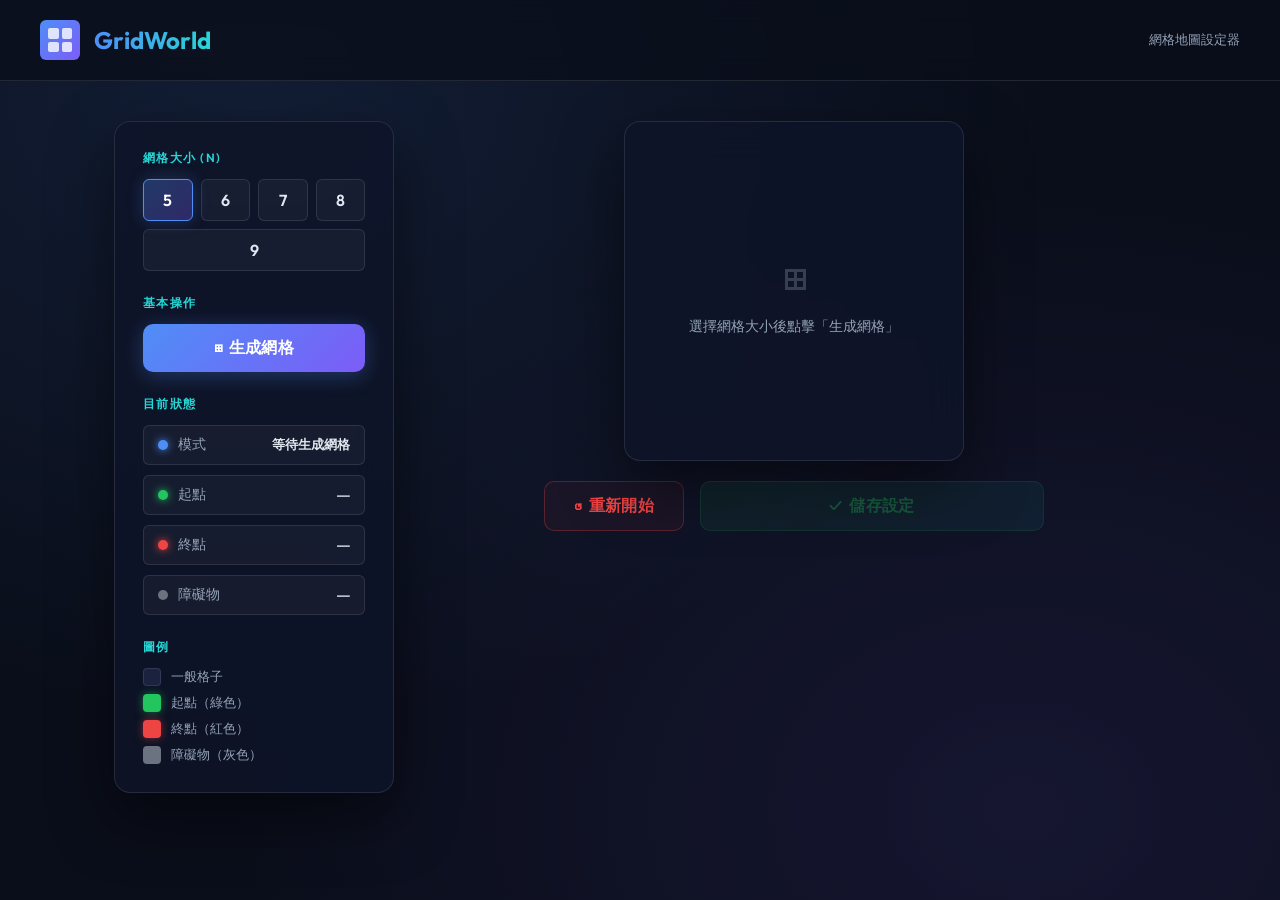
==== docs/index.html @ 3bfdff81 "Add docs folder for GitHub Pages static deployment" ====
<!DOCTYPE html>
<html lang="zh-TW">
<head>
  <meta charset="UTF-8" />
  <meta name="viewport" content="width=device-width, initial-scale=1.0" />
  <meta name="description" content="互動式 n×n 網格地圖設定工具 — 設定起點、終點與障礙物" />
  <title>GridWorld 網格設定器</title>
  <link rel="stylesheet" href="./style.css" />
  <link rel="stylesheet" href="./rl_style.css" />
</head>
<body>

  <!-- ── Header ── -->
  <header>
    <div class="logo-icon" aria-hidden="true">
      <span></span><span></span><span></span><span></span>
    </div>
    <h1>GridWorld</h1>
    <p>網格地圖設定器</p>
  </header>

  <!-- ── Main layout ── -->
  <main>

    <!-- ── Control Panel ── -->
    <aside class="control-panel" aria-label="控制面板">

      <!-- Grid size -->
      <div class="panel-section">
        <h3>網格大小 (n)</h3>
        <div class="size-selector" role="group" aria-label="選擇網格大小">
          <button class="size-btn active" data-n="5" id="size-5" aria-pressed="true">5</button>
          <button class="size-btn"        data-n="6" id="size-6" aria-pressed="false">6</button>
          <button class="size-btn"        data-n="7" id="size-7" aria-pressed="false">7</button>
          <button class="size-btn"        data-n="8" id="size-8" aria-pressed="false">8</button>
          <button class="size-btn"        data-n="9" id="size-9" aria-pressed="false">9</button>
        </div>
      </div>

      <!-- Actions -->
      <div class="panel-section">
        <h3>基本操作</h3>
        <button class="btn-primary" id="btn-generate" aria-label="生成網格">
          ⊞ &nbsp;生成網格
        </button>
      </div>
      
      <!-- RL Actions -->
      <div class="panel-section" id="rl-actions-section" style="display: none;">
        <h3>執行強化學習</h3>
        <div style="display: flex; flex-direction: column; gap: 10px;">
          <button class="btn-primary" id="btn-policy-eval" aria-label="Policy Evaluation">
            ▶ Policy Evaluation
          </button>
          <button class="btn-primary" id="btn-value-iter" aria-label="Value Iteration">
            ▶ Value Iteration
          </button>
        </div>
      </div>

      <!-- Status -->
      <div class="panel-section">
        <h3>目前狀態</h3>
        <div class="status-list">
          <div class="status-item" id="mode-item">
            <span class="dot mode"></span>
            <span class="label">模式</span>
            <span class="value" id="status-mode">等待中</span>
          </div>
          <div class="status-item">
            <span class="dot start"></span>
            <span class="label">起點</span>
            <span class="value" id="status-start">—</span>
          </div>
          <div class="status-item">
            <span class="dot end"></span>
            <span class="label">終點</span>
            <span class="value" id="status-end">—</span>
          </div>
          <div class="status-item">
            <span class="dot obs"></span>
            <span class="label">障礙物</span>
            <span class="value" id="status-obs">—</span>
          </div>
        </div>
      </div>

      <!-- Legend -->
      <div class="panel-section">
        <h3>圖例</h3>
        <div class="legend">
          <div class="legend-item">
            <div class="legend-swatch default"></div>
            <span>一般格子</span>
          </div>
          <div class="legend-item">
            <div class="legend-swatch start"></div>
            <span>起點（綠色）</span>
          </div>
          <div class="legend-item">
            <div class="legend-swatch end"></div>
            <span>終點（紅色）</span>
          </div>
          <div class="legend-item">
            <div class="legend-swatch obstacle"></div>
            <span>障礙物（灰色）</span>
          </div>
        </div>
      </div>

    </aside>

    <!-- ── Grid Area ── -->
    <section class="grid-wrapper" aria-label="網格區域">

      <!-- Mode indicator -->
      <div class="mode-bar" id="mode-bar" style="display:none;" role="status">
        <div class="mode-indicator"></div>
        <span>目前步驟：</span>
        <strong id="mode-text">—</strong>
      </div>

      <!-- Grid container -->
      <div class="grid-container" id="grid-container">
        <div class="grid-placeholder" id="placeholder">
          <div class="icon">⊞</div>
          <p>選擇網格大小後點擊「生成網格」</p>
        </div>
        <div id="grid" style="display:none;" role="grid" aria-label="互動網格"></div>
      </div>

      <!-- Action bar (Reset + Save) -->
      <div class="action-bar">
        <button class="btn-secondary btn-reset-main" id="btn-reset" aria-label="重新設定此網格">
          ↺ &nbsp;重新開始
        </button>
        <button class="btn-save" id="btn-save" disabled aria-label="儲存設定">
          ✓ &nbsp;儲存設定
        </button>
      </div>

      <!-- Saved result card -->
      <div class="saved-card" id="saved-card" aria-live="polite">
        <strong>✓ 已儲存設定：</strong><br>
        <span id="saved-info"></span>
      </div>

    </section>

  </main>

  <!-- Toast notification -->
  <div id="toast" class="toast" role="alert" aria-live="assertive"></div>

  <script src="./grid.js"></script>
</body>
</html>
---- docs/style.css ----
/* ============================
   Fonts & Root Tokens
   ============================ */
@import url('https://fonts.googleapis.com/css2?family=Inter:wght@300;400;500;600;700&family=Outfit:wght@400;600;700&display=swap');

:root {
  --bg-deep:       #0a0e1a;
  --bg-panel:      rgba(15, 20, 40, 0.85);
  --bg-glass:      rgba(255, 255, 255, 0.04);
  --border-glass:  rgba(255, 255, 255, 0.10);
  --accent-blue:   #4f8ef7;
  --accent-violet: #7c5cf7;
  --accent-cyan:   #28d6d6;
  --cell-default:  #1a2240;
  --cell-hover:    #2a3460;
  --cell-start:    #22c55e;
  --cell-end:      #ef4444;
  --cell-obstacle: #6b7280;
  --text-primary:  #e2e8f0;
  --text-muted:    #94a3b8;
  --radius-lg:     16px;
  --radius-md:     10px;
  --radius-sm:     6px;
  --shadow-lg:     0 24px 60px rgba(0,0,0,0.5);
  --shadow-glow-blue: 0 0 24px rgba(79,142,247,0.3);
}

/* ============================
   Reset & Base
   ============================ */
*, *::before, *::after { box-sizing: border-box; margin: 0; padding: 0; }

body {
  font-family: 'Inter', sans-serif;
  background: var(--bg-deep);
  background-image:
    radial-gradient(ellipse at 20% 10%, rgba(79,142,247,0.12) 0%, transparent 55%),
    radial-gradient(ellipse at 80% 90%, rgba(124,92,247,0.10) 0%, transparent 55%);
  min-height: 100vh;
  color: var(--text-primary);
  display: flex;
  flex-direction: column;
  align-items: center;
}

/* ============================
   Header
   ============================ */
header {
  width: 100%;
  padding: 20px 40px;
  display: flex;
  align-items: center;
  gap: 14px;
  border-bottom: 1px solid var(--border-glass);
  background: rgba(10, 14, 26, 0.75);
  backdrop-filter: blur(12px);
  position: sticky;
  top: 0;
  z-index: 100;
}

.logo-icon {
  width: 40px;
  height: 40px;
  background: linear-gradient(135deg, var(--accent-blue), var(--accent-violet));
  border-radius: var(--radius-sm);
  display: grid;
  grid-template-columns: 1fr 1fr;
  gap: 3px;
  padding: 8px;
}
.logo-icon span {
  background: rgba(255,255,255,0.8);
  border-radius: 2px;
  display: block;
}

header h1 {
  font-family: 'Outfit', sans-serif;
  font-size: 1.5rem;
  font-weight: 700;
  background: linear-gradient(90deg, var(--accent-blue), var(--accent-cyan));
  -webkit-background-clip: text;
  -webkit-text-fill-color: transparent;
  background-clip: text;
}

header p {
  margin-left: auto;
  font-size: 0.8rem;
  color: var(--text-muted);
}

/* ============================
   Main Layout
   ============================ */
main {
  display: flex;
  gap: 28px;
  padding: 40px 24px;
  width: 100%;
  max-width: 1100px;
  align-items: flex-start;
  flex-wrap: wrap;
}

/* ============================
   Control Panel
   ============================ */
.control-panel {
  flex: 0 0 280px;
  background: var(--bg-panel);
  border: 1px solid var(--border-glass);
  border-radius: var(--radius-lg);
  backdrop-filter: blur(20px);
  padding: 28px;
  box-shadow: var(--shadow-lg);
  display: flex;
  flex-direction: column;
  gap: 24px;
}

.panel-section h3 {
  font-family: 'Outfit', sans-serif;
  font-size: 0.75rem;
  font-weight: 600;
  text-transform: uppercase;
  letter-spacing: 0.12em;
  color: var(--accent-cyan);
  margin-bottom: 12px;
}

/* Size Selector */
.size-selector {
  display: flex;
  flex-wrap: wrap;
  gap: 8px;
}

.size-btn {
  flex: 1 1 44px;
  min-width: 44px;
  padding: 10px 8px;
  background: var(--bg-glass);
  border: 1px solid var(--border-glass);
  border-radius: var(--radius-sm);
  color: var(--text-primary);
  font-family: 'Outfit', sans-serif;
  font-size: 1rem;
  font-weight: 600;
  cursor: pointer;
  transition: all 0.2s ease;
  text-align: center;
}

.size-btn:hover {
  background: rgba(79,142,247,0.15);
  border-color: var(--accent-blue);
  color: var(--accent-blue);
  transform: translateY(-1px);
}

.size-btn.active {
  background: linear-gradient(135deg, rgba(79,142,247,0.3), rgba(124,92,247,0.3));
  border-color: var(--accent-blue);
  color: #fff;
  box-shadow: 0 0 16px rgba(79,142,247,0.25);
}

/* Action Buttons */
.btn-primary {
  width: 100%;
  padding: 13px;
  background: linear-gradient(135deg, var(--accent-blue), var(--accent-violet));
  border: none;
  border-radius: var(--radius-md);
  color: #fff;
  font-family: 'Outfit', sans-serif;
  font-size: 1rem;
  font-weight: 600;
  cursor: pointer;
  transition: all 0.25s ease;
  box-shadow: 0 4px 20px rgba(79,142,247,0.3);
  letter-spacing: 0.02em;
}

.btn-primary:hover {
  transform: translateY(-2px);
  box-shadow: 0 8px 28px rgba(79,142,247,0.45);
}

.btn-primary:active { transform: translateY(0); }

.btn-secondary {
  width: 100%;
  padding: 11px;
  background: transparent;
  border: 1px solid var(--border-glass);
  border-radius: var(--radius-md);
  color: var(--text-muted);
  font-family: 'Inter', sans-serif;
  font-size: 0.9rem;
  font-weight: 500;
  cursor: pointer;
  transition: all 0.2s ease;
}

.btn-secondary:hover {
  border-color: var(--accent-cyan);
  color: var(--accent-cyan);
  background: rgba(40,214,214,0.06);
}

/* Status Labels */
.status-list {
  display: flex;
  flex-direction: column;
  gap: 10px;
}

.status-item {
  display: flex;
  align-items: center;
  justify-content: space-between;
  padding: 10px 14px;
  background: var(--bg-glass);
  border: 1px solid var(--border-glass);
  border-radius: var(--radius-sm);
  font-size: 0.85rem;
  transition: border-color 0.2s;
}

.status-item.active {
  border-color: var(--accent-blue);
  background: rgba(79,142,247,0.08);
}

.status-item .dot {
  width: 10px;
  height: 10px;
  border-radius: 50%;
  flex-shrink: 0;
}

.status-item .label { color: var(--text-muted); flex: 1; margin-left: 10px; }
.status-item .value { font-weight: 600; font-size: 0.8rem; }

.dot.start   { background: var(--cell-start); box-shadow: 0 0 8px var(--cell-start); }
.dot.end     { background: var(--cell-end);   box-shadow: 0 0 8px var(--cell-end); }
.dot.obs     { background: var(--cell-obstacle); }
.dot.mode    { background: var(--accent-blue); box-shadow: 0 0 8px var(--accent-blue); }

/* Legend */
.legend {
  display: flex;
  flex-direction: column;
  gap: 8px;
}

.legend-item {
  display: flex;
  align-items: center;
  gap: 10px;
  font-size: 0.82rem;
  color: var(--text-muted);
}

.legend-swatch {
  width: 18px;
  height: 18px;
  border-radius: 4px;
  flex-shrink: 0;
}
.legend-swatch.default  { background: var(--cell-default); border: 1px solid var(--border-glass); }
.legend-swatch.start    { background: var(--cell-start); box-shadow: 0 0 8px rgba(34,197,94,0.5); }
.legend-swatch.end      { background: var(--cell-end); box-shadow: 0 0 8px rgba(239,68,68,0.5); }
.legend-swatch.obstacle { background: var(--cell-obstacle); }

/* Toast notification */
.toast {
  position: fixed;
  bottom: 32px;
  left: 50%;
  transform: translateX(-50%) translateY(80px);
  background: rgba(20, 28, 58, 0.95);
  border: 1px solid var(--border-glass);
  color: var(--text-primary);
  padding: 12px 24px;
  border-radius: var(--radius-md);
  font-size: 0.88rem;
  backdrop-filter: blur(16px);
  z-index: 999;
  transition: transform 0.35s cubic-bezier(0.34, 1.56, 0.64, 1), opacity 0.3s;
  opacity: 0;
  white-space: nowrap;
  box-shadow: 0 8px 32px rgba(0,0,0,0.4);
}

.toast.show {
  transform: translateX(-50%) translateY(0);
  opacity: 1;
}

.toast.success { border-color: var(--cell-start); }
.toast.error   { border-color: var(--cell-end); }
.toast.info    { border-color: var(--accent-blue); }

/* ============================
   Grid Area
   ============================ */
.grid-wrapper {
  flex: 1;
  min-width: 320px;
  display: flex;
  flex-direction: column;
  align-items: center;
  gap: 20px;
}

.grid-container {
  background: var(--bg-panel);
  border: 1px solid var(--border-glass);
  border-radius: var(--radius-lg);
  padding: 28px;
  backdrop-filter: blur(20px);
  box-shadow: var(--shadow-lg);
  display: flex;
  align-items: center;
  justify-content: center;
  min-height: 340px;
  min-width: 340px;
  position: relative;
}

.grid-placeholder {
  display: flex;
  flex-direction: column;
  align-items: center;
  gap: 12px;
  color: var(--text-muted);
}

.grid-placeholder .icon {
  font-size: 3rem;
  opacity: 0.3;
}

.grid-placeholder p {
  font-size: 0.9rem;
}

/* The actual grid */
#grid {
  display: grid;
  gap: 5px;
}

.cell {
  width: 52px;
  height: 52px;
  background: var(--cell-default);
  border: 1px solid rgba(255,255,255,0.06);
  border-radius: var(--radius-sm);
  cursor: pointer;
  transition: background 0.18s ease, transform 0.15s ease, box-shadow 0.18s ease;
  position: relative;
  overflow: hidden;
}

.cell::after {
  content: '';
  position: absolute;
  inset: 0;
  background: radial-gradient(circle at center, rgba(255,255,255,0.15), transparent 70%);
  opacity: 0;
  transition: opacity 0.2s;
}

.cell:hover {
  background: var(--cell-hover);
  transform: scale(1.08);
  box-shadow: 0 4px 16px rgba(0,0,0,0.3);
  z-index: 1;
}

.cell:hover::after { opacity: 1; }

.cell.start {
  background: var(--cell-start) !important;
  box-shadow: 0 0 18px rgba(34,197,94,0.55);
  border-color: rgba(34,197,94,0.4);
  animation: cellPop 0.3s cubic-bezier(0.34,1.56,0.64,1);
}

.cell.end {
  background: var(--cell-end) !important;
  box-shadow: 0 0 18px rgba(239,68,68,0.55);
  border-color: rgba(239,68,68,0.4);
  animation: cellPop 0.3s cubic-bezier(0.34,1.56,0.64,1);
}

.cell.obstacle {
  background: var(--cell-obstacle) !important;
  box-shadow: none;
  border-color: rgba(107,114,128,0.3);
  cursor: not-allowed;
  animation: cellPop 0.3s cubic-bezier(0.34,1.56,0.64,1);
}

.cell.start:hover, .cell.end:hover, .cell.obstacle:hover {
  transform: none;
}

.cell-label {
  position: absolute;
  bottom: 3px;
  left: 0; right: 0;
  text-align: center;
  font-size: 0.6rem;
  font-weight: 600;
  color: rgba(255,255,255,0.85);
  letter-spacing: 0.05em;
  text-transform: uppercase;
}

@keyframes cellPop {
  from { transform: scale(0.82); opacity: 0.6; }
  to   { transform: scale(1);    opacity: 1; }
}

/* Mode indicator bar */
.mode-bar {
  display: flex;
  align-items: center;
  gap: 12px;
  padding: 12px 20px;
  background: var(--bg-glass);
  border: 1px solid var(--border-glass);
  border-radius: var(--radius-md);
  font-size: 0.88rem;
  width: 100%;
  max-width: 500px;
  backdrop-filter: blur(10px);
}

.mode-indicator {
  width: 10px;
  height: 10px;
  border-radius: 50%;
  background: var(--accent-blue);
  box-shadow: 0 0 8px var(--accent-blue);
  animation: pulse 2s infinite;
}

@keyframes pulse {
  0%, 100% { opacity: 1; }
  50%       { opacity: 0.4; }
}

.mode-bar span { color: var(--text-muted); }
.mode-bar strong { color: var(--text-primary); }

/* Action Bar below grid */
.action-bar {
  display: flex;
  gap: 16px;
  width: 100%;
  max-width: 500px;
}

.btn-reset-main {
  flex: 0 0 140px;
  padding: 13px;
  background: rgba(239, 68, 68, 0.05); /* Slight red tint */
  border: 1px solid rgba(239, 68, 68, 0.3);
  border-radius: var(--radius-md);
  color: var(--cell-end);
  font-family: 'Outfit', sans-serif;
  font-size: 1rem;
  font-weight: 600;
  cursor: pointer;
  transition: all 0.25s ease;
  letter-spacing: 0.02em;
}

.btn-reset-main:hover {
  background: rgba(239, 68, 68, 0.15);
  border-color: rgba(239, 68, 68, 0.5);
  box-shadow: 0 6px 24px rgba(239, 68, 68, 0.15);
  transform: translateY(-1px);
}

/* Save button */
.btn-save {
  flex: 1;
  padding: 13px;
  background: linear-gradient(135deg, rgba(34,197,94,0.2), rgba(40,214,214,0.2));
  border: 1px solid rgba(34,197,94,0.4);
  border-radius: var(--radius-md);
  color: var(--cell-start);
  font-family: 'Outfit', sans-serif;
  font-size: 1rem;
  font-weight: 600;
  cursor: pointer;
  transition: all 0.25s ease;
  letter-spacing: 0.02em;
}

.btn-save:hover {
  background: linear-gradient(135deg, rgba(34,197,94,0.35), rgba(40,214,214,0.25));
  box-shadow: 0 6px 24px rgba(34,197,94,0.25);
  transform: translateY(-1px);
}

.btn-save:disabled {
  opacity: 0.35;
  cursor: not-allowed;
  transform: none;
}

/* Saved info card */
.saved-card {
  display: none;
  width: 100%;
  max-width: 500px;
  padding: 16px 20px;
  background: rgba(34,197,94,0.07);
  border: 1px solid rgba(34,197,94,0.25);
  border-radius: var(--radius-md);
  font-size: 0.85rem;
  color: var(--text-muted);
  line-height: 1.7;
}

.saved-card.visible { display: block; }
.saved-card strong { color: var(--cell-start); }

/* Responsive tweaks */
@media (max-width: 700px) {
  main { flex-direction: column; padding: 20px 12px; }
  .control-panel { flex: none; width: 100%; }
  .cell { width: 42px; height: 42px; }
}
---- docs/rl_style.css ----
/* ============================
   RL Extensions
   ============================ */

.cell-value {
  position: absolute;
  top: 50%;
  left: 50%;
  transform: translate(-50%, -50%);
  font-size: 0.8rem;
  font-weight: 600;
  color: #fff;
  z-index: 2;
  text-shadow: 0 1px 3px rgba(0,0,0,0.8);
  pointer-events: none;
}

.cell-policy {
  position: absolute;
  top: 0;
  left: 0;
  width: 100%;
  height: 100%;
  display: flex;
  align-items: center;
  justify-content: center;
  font-size: 1.4rem;
  color: rgba(255, 255, 255, 0.9);
  z-index: 1; /* Below value */
  pointer-events: none;
  opacity: 0.6;
}

.cell.obstacle .cell-value,
.cell.obstacle .cell-policy {
  display: none; /* No values on obstacles */
}
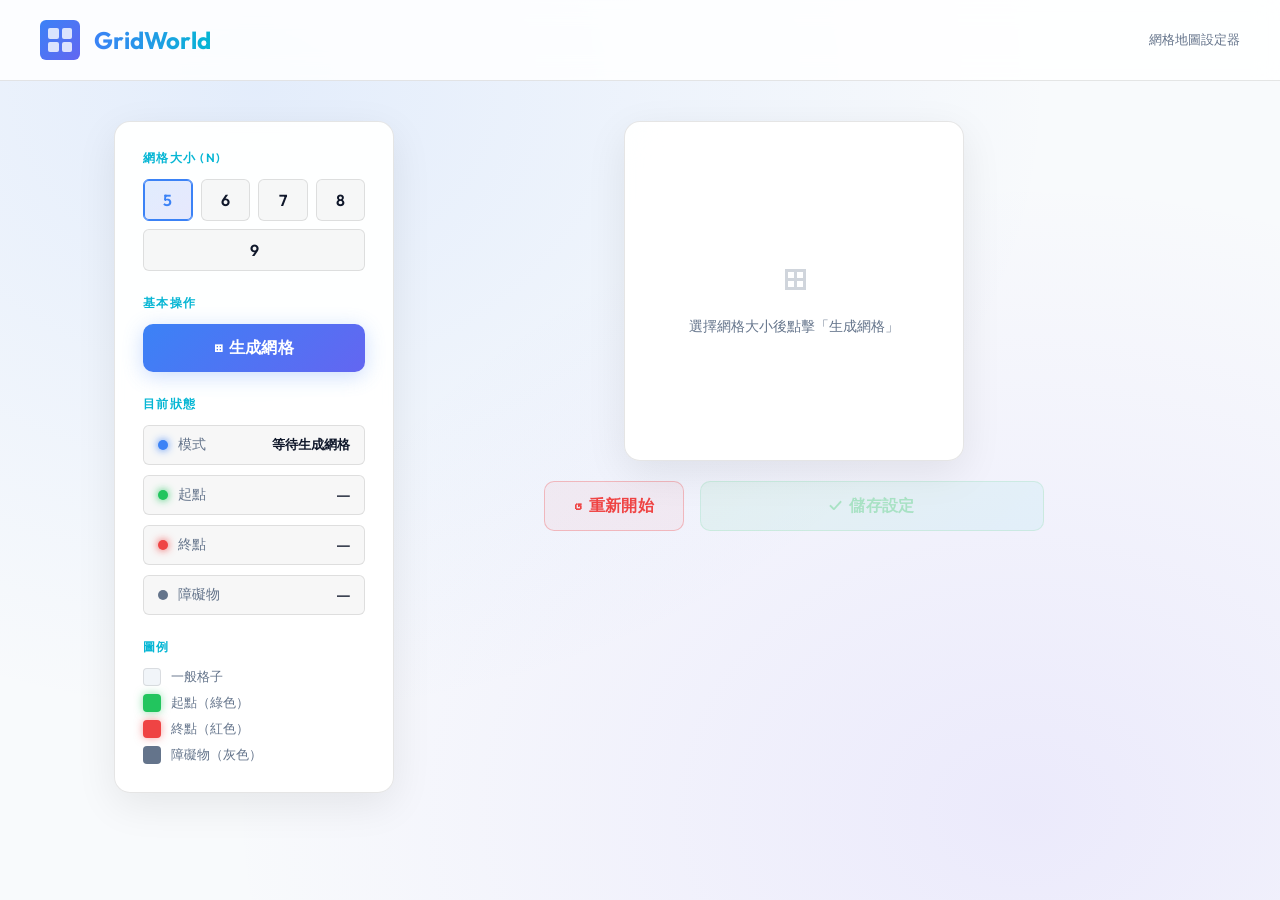
==== commit f72f7c47: "Add cache-busting to static assets" ====
--- a/docs/index.html
+++ b/docs/index.html
@@ -5,8 +5,8 @@
   <meta name="viewport" content="width=device-width, initial-scale=1.0" />
   <meta name="description" content="互動式 n×n 網格地圖設定工具 — 設定起點、終點與障礙物" />
   <title>GridWorld 網格設定器</title>
-  <link rel="stylesheet" href="./style.css" />
-  <link rel="stylesheet" href="./rl_style.css" />
+  <link rel="stylesheet" href="./style.css?v=2" />
+  <link rel="stylesheet" href="./rl_style.css?v=2" />
 </head>
 <body>
 
@@ -152,6 +152,6 @@
   <!-- Toast notification -->
   <div id="toast" class="toast" role="alert" aria-live="assertive"></div>
 
-  <script src="./grid.js"></script>
+  <script src="./grid.js?v=2"></script>
 </body>
 </html>
--- a/docs/style.css
+++ b/docs/style.css
@@ -4,25 +4,25 @@
 @import url('https://fonts.googleapis.com/css2?family=Inter:wght@300;400;500;600;700&family=Outfit:wght@400;600;700&display=swap');
 
 :root {
-  --bg-deep:       #0a0e1a;
-  --bg-panel:      rgba(15, 20, 40, 0.85);
-  --bg-glass:      rgba(255, 255, 255, 0.04);
-  --border-glass:  rgba(255, 255, 255, 0.10);
-  --accent-blue:   #4f8ef7;
-  --accent-violet: #7c5cf7;
-  --accent-cyan:   #28d6d6;
-  --cell-default:  #1a2240;
-  --cell-hover:    #2a3460;
+  --bg-deep:       #f8fafc;
+  --bg-panel:      rgba(255, 255, 255, 0.95);
+  --bg-glass:      rgba(0, 0, 0, 0.03);
+  --border-glass:  rgba(0, 0, 0, 0.1);
+  --accent-blue:   #3b82f6;
+  --accent-violet: #6366f1;
+  --accent-cyan:   #06b6d4;
+  --cell-default:  #f1f5f9;
+  --cell-hover:    #e2e8f0;
   --cell-start:    #22c55e;
   --cell-end:      #ef4444;
-  --cell-obstacle: #6b7280;
-  --text-primary:  #e2e8f0;
-  --text-muted:    #94a3b8;
+  --cell-obstacle: #64748b;
+  --text-primary:  #0f172a;
+  --text-muted:    #64748b;
   --radius-lg:     16px;
   --radius-md:     10px;
   --radius-sm:     6px;
-  --shadow-lg:     0 24px 60px rgba(0,0,0,0.5);
-  --shadow-glow-blue: 0 0 24px rgba(79,142,247,0.3);
+  --shadow-lg:     0 12px 40px rgba(0, 0, 0, 0.08);
+  --shadow-glow-blue: 0 0 24px rgba(59, 130, 246, 0.3);
 }
 
 /* ============================
@@ -53,7 +53,7 @@
   align-items: center;
   gap: 14px;
   border-bottom: 1px solid var(--border-glass);
-  background: rgba(10, 14, 26, 0.75);
+  background: rgba(255, 255, 255, 0.85);
   backdrop-filter: blur(12px);
   position: sticky;
   top: 0;
@@ -162,10 +162,10 @@
 }
 
 .size-btn.active {
-  background: linear-gradient(135deg, rgba(79,142,247,0.3), rgba(124,92,247,0.3));
+  background: linear-gradient(135deg, rgba(59,130,246,0.15), rgba(99,102,241,0.15));
   border-color: var(--accent-blue);
-  color: #fff;
-  box-shadow: 0 0 16px rgba(79,142,247,0.25);
+  color: var(--accent-blue);
+  box-shadow: inset 0 0 0 1px var(--accent-blue);
 }
 
 /* Action Buttons */
@@ -283,7 +283,7 @@
   bottom: 32px;
   left: 50%;
   transform: translateX(-50%) translateY(80px);
-  background: rgba(20, 28, 58, 0.95);
+  background: rgba(255, 255, 255, 0.95);
   border: 1px solid var(--border-glass);
   color: var(--text-primary);
   padding: 12px 24px;
@@ -360,7 +360,7 @@
   width: 52px;
   height: 52px;
   background: var(--cell-default);
-  border: 1px solid rgba(255,255,255,0.06);
+  border: 1px solid rgba(0, 0, 0, 0.15);
   border-radius: var(--radius-sm);
   cursor: pointer;
   transition: background 0.18s ease, transform 0.15s ease, box-shadow 0.18s ease;
@@ -418,8 +418,8 @@
   left: 0; right: 0;
   text-align: center;
   font-size: 0.6rem;
-  font-weight: 600;
-  color: rgba(255,255,255,0.85);
+  font-weight: 700;
+  color: rgba(255,255,255,0.95);
   letter-spacing: 0.05em;
   text-transform: uppercase;
 }
--- a/docs/rl_style.css
+++ b/docs/rl_style.css
@@ -4,31 +4,27 @@
 
 .cell-value {
   position: absolute;
-  top: 50%;
+  top: 15%;
   left: 50%;
-  transform: translate(-50%, -50%);
-  font-size: 0.8rem;
-  font-weight: 600;
-  color: #fff;
+  transform: translateX(-50%);
+  font-size: 0.75rem;
+  font-weight: 700;
+  color: #1e293b; /* Dark text for light mode */
   z-index: 2;
-  text-shadow: 0 1px 3px rgba(0,0,0,0.8);
+  text-shadow: none;
   pointer-events: none;
 }
 
 .cell-policy {
   position: absolute;
-  top: 0;
-  left: 0;
+  bottom: 0px;
   width: 100%;
-  height: 100%;
-  display: flex;
-  align-items: center;
-  justify-content: center;
-  font-size: 1.4rem;
-  color: rgba(255, 255, 255, 0.9);
-  z-index: 1; /* Below value */
+  text-align: center;
+  font-size: 1.6rem;
+  color: rgba(15, 23, 42, 0.85); /* Dark text */
+  font-weight: 900;
+  z-index: 1;
   pointer-events: none;
-  opacity: 0.6;
 }
 
 .cell.obstacle .cell-value,
@@ -36,4 +32,12 @@
   display: none; /* No values on obstacles */
 }
 
+/* Green highlight for optimal policy path */
+.cell.optimal-path:not(.start):not(.end) {
+  background-color: rgba(34, 197, 94, 0.4);
+  box-shadow: inset 0 0 10px rgba(34, 197, 94, 0.6);
+  border-color: rgba(34, 197, 94, 0.8);
+  transition: all 0.3s ease;
+}
 
+
